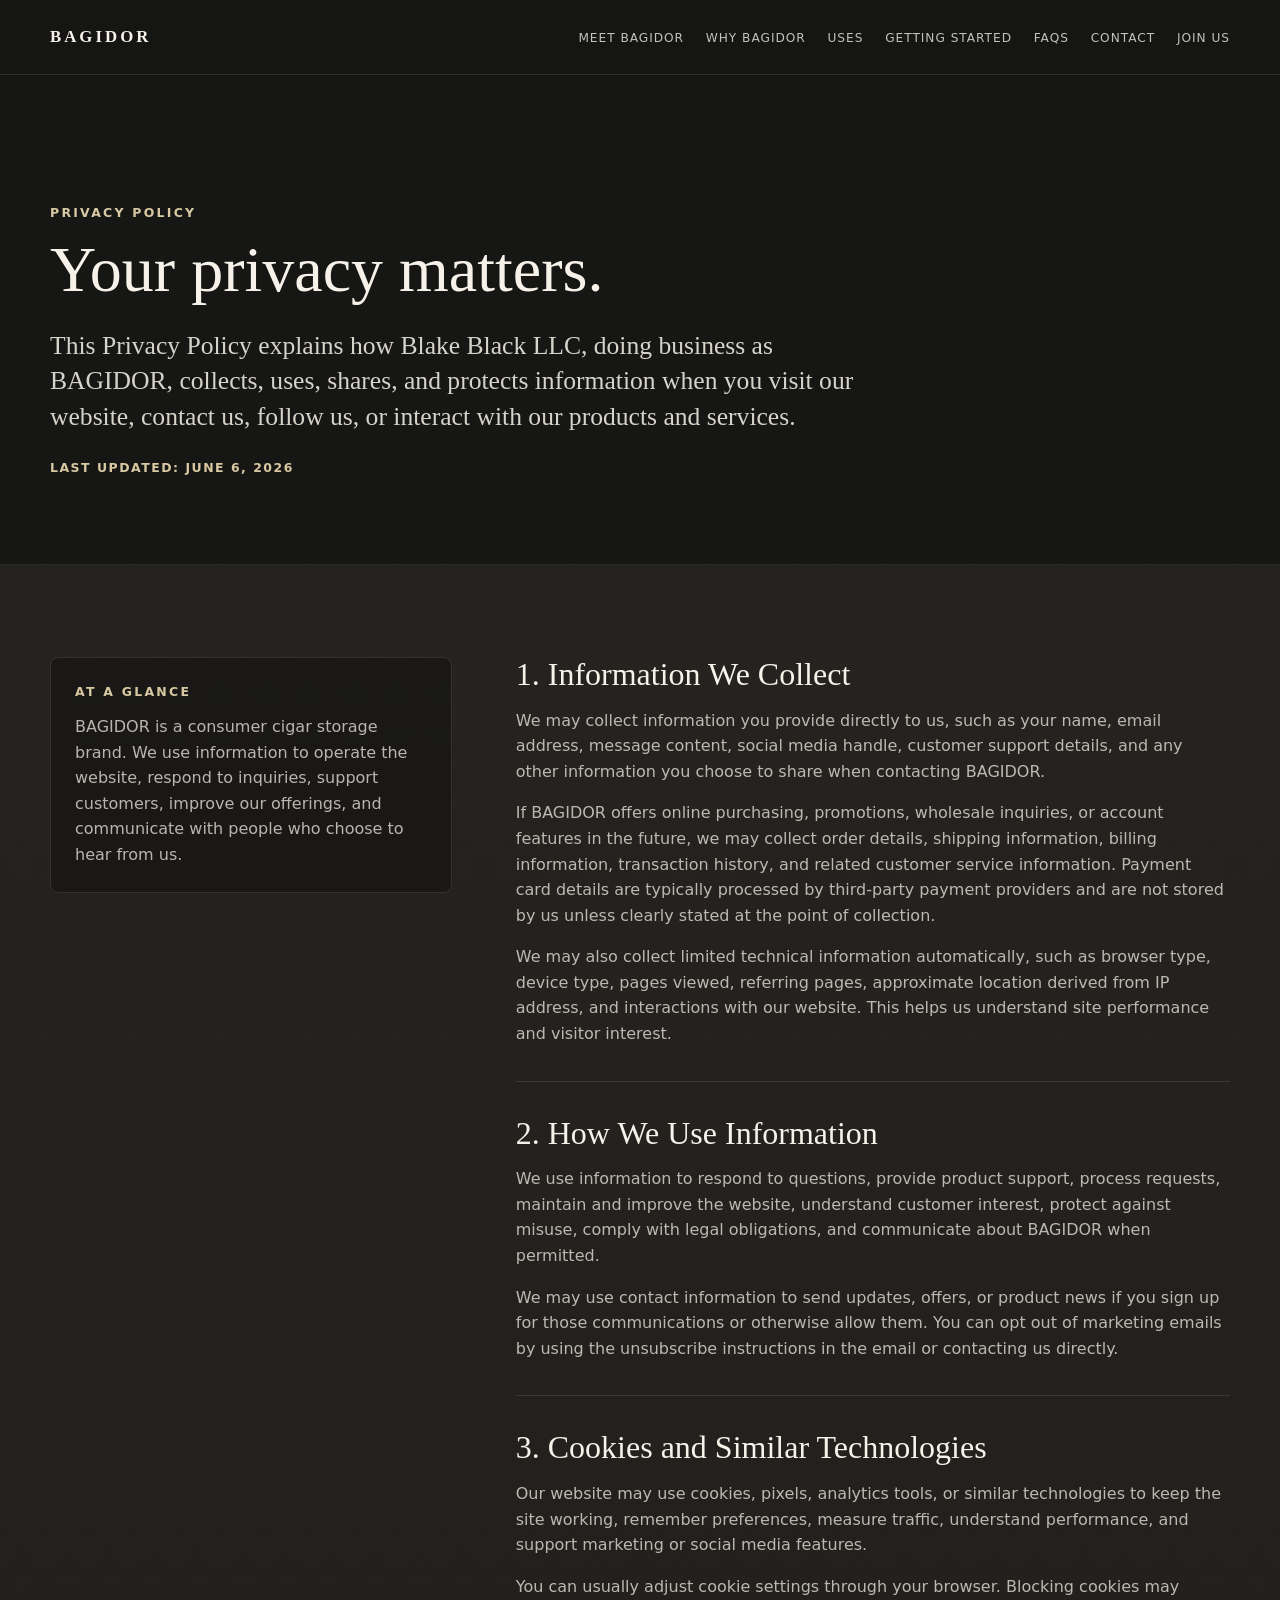
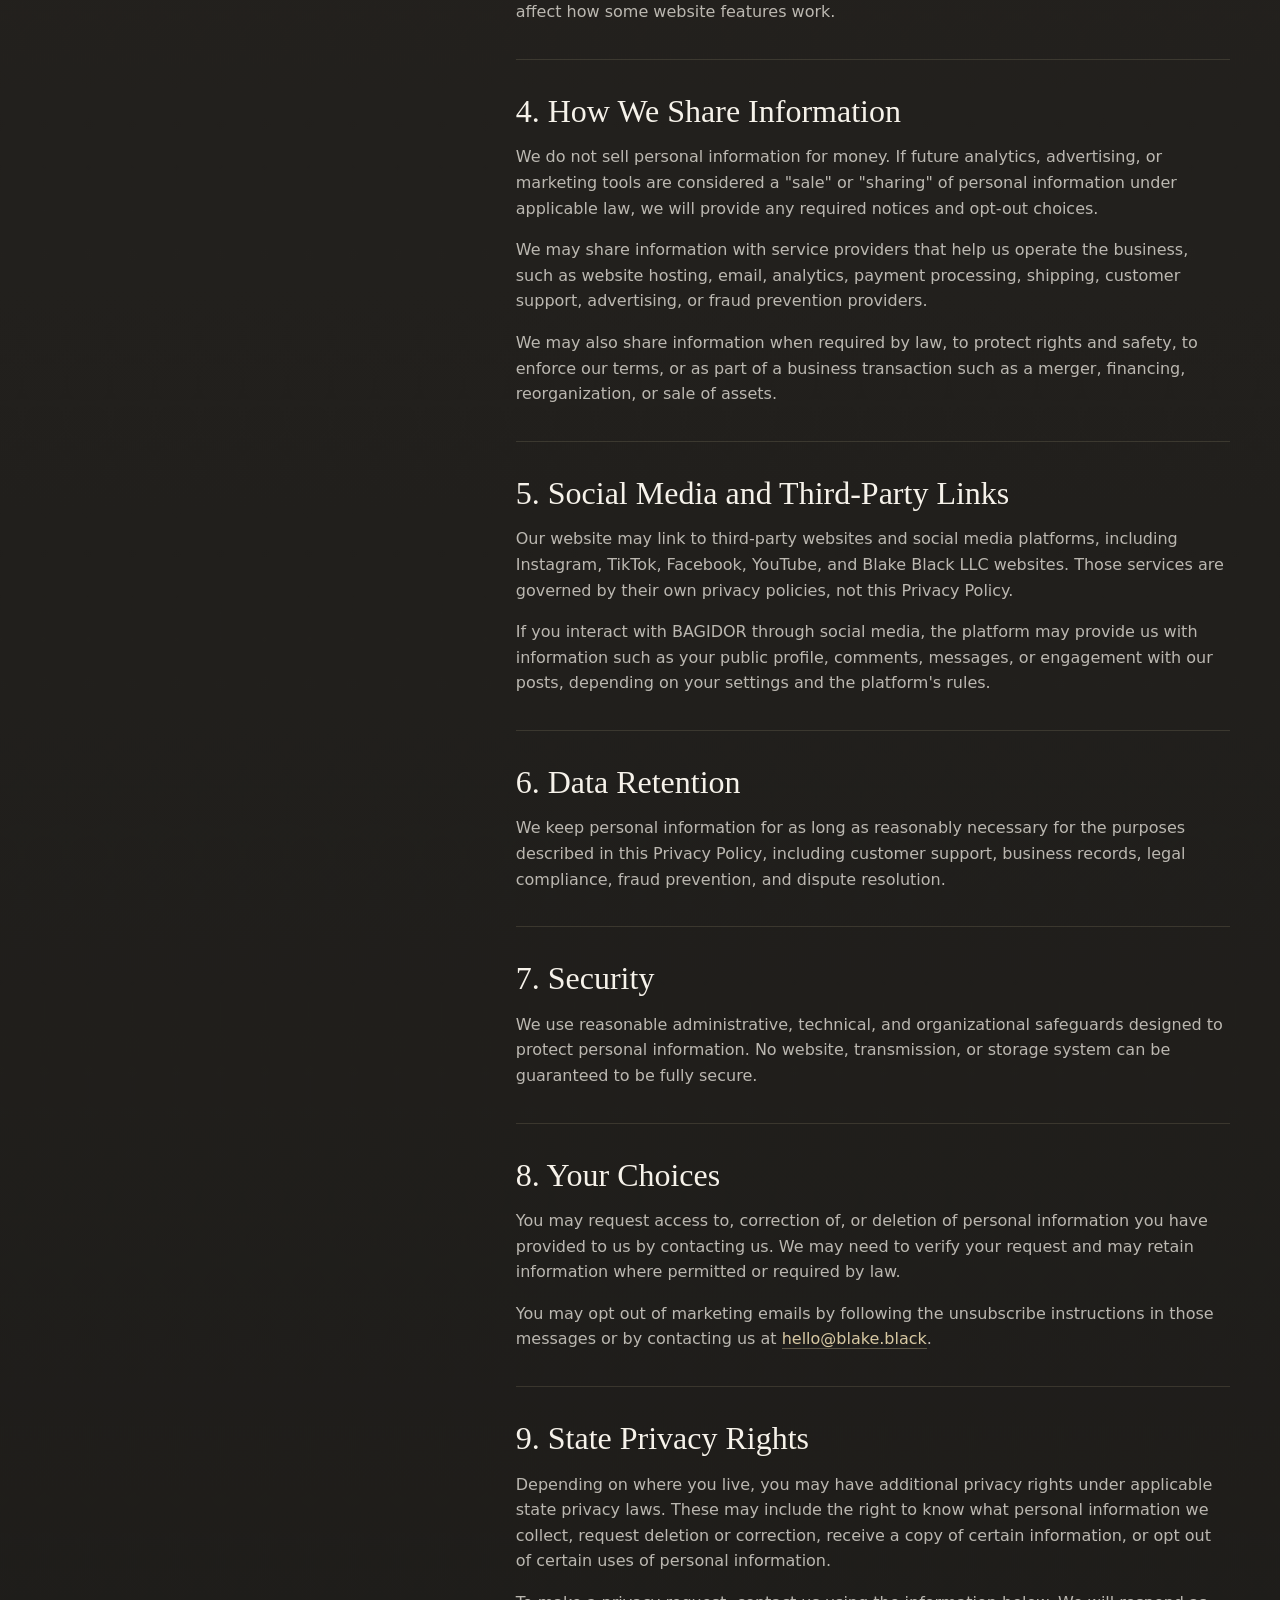
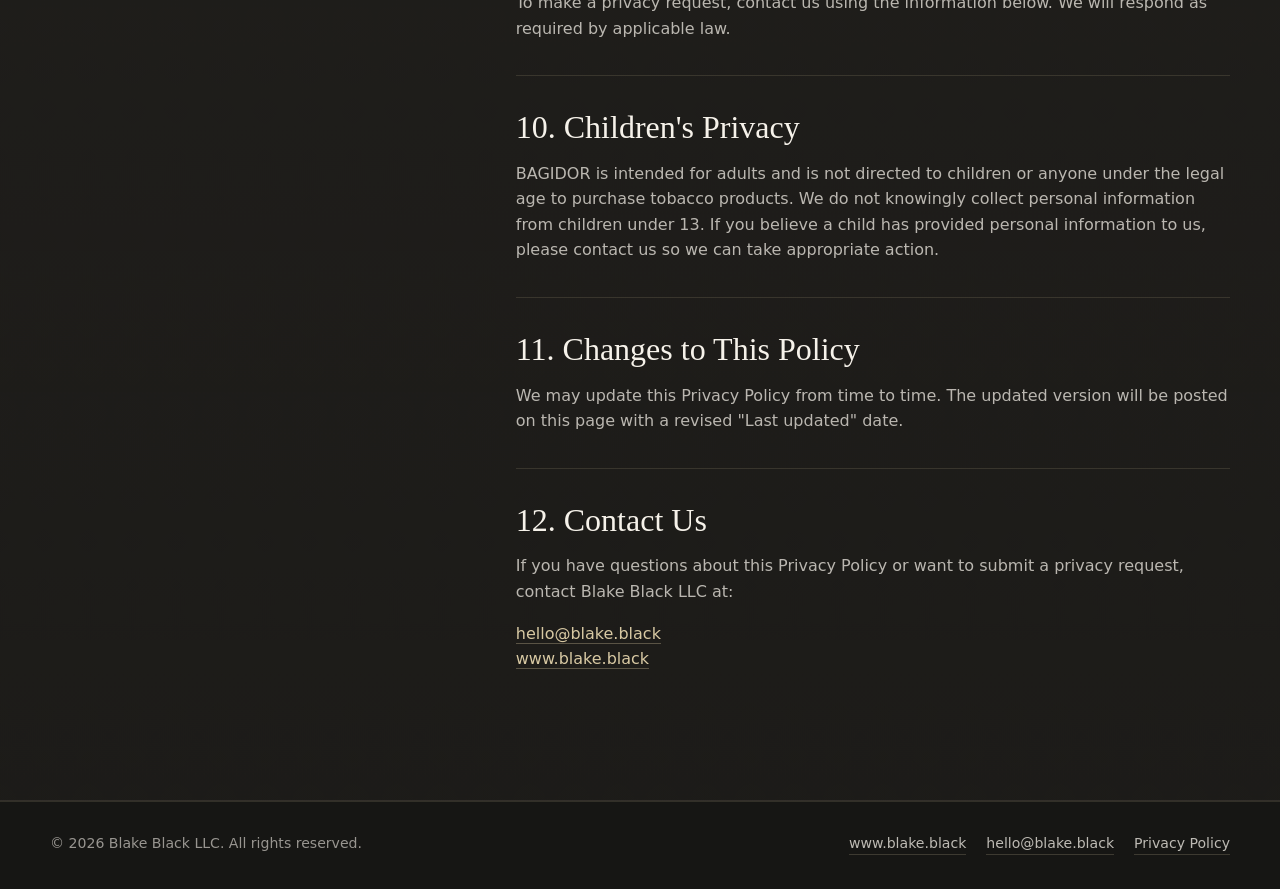
==== privacy.html @ 6b85967c "Add privacy policy page" ====
<!doctype html>
<html lang="en">
  <head>
    <meta charset="utf-8">
    <meta name="viewport" content="width=device-width, initial-scale=1">
    <title>Privacy Policy | BAGIDOR</title>
    <meta name="description" content="Privacy Policy for BAGIDOR, a premium portable cigar humidor bag brand operated by Blake Black LLC.">
    <meta property="og:title" content="Privacy Policy | BAGIDOR">
    <meta property="og:description" content="How BAGIDOR collects, uses, shares, and protects information from customers and website visitors.">
    <meta property="og:type" content="website">
    <link rel="stylesheet" href="styles.css">
  </head>
  <body>
    <a class="skip-link" href="#main">Skip to content</a>

    <header class="site-header" data-header>
      <nav class="nav-shell" aria-label="Primary navigation">
        <a class="brand-mark" href="index.html#meet" aria-label="BAGIDOR home">BAGIDOR</a>
        <button class="nav-toggle" type="button" aria-expanded="false" aria-controls="primary-nav" data-nav-toggle>
          <span class="nav-toggle-line"></span>
          <span class="nav-toggle-line"></span>
          <span class="nav-toggle-line"></span>
          <span class="sr-only">Toggle navigation</span>
        </button>
        <ul class="primary-nav" id="primary-nav" data-primary-nav>
          <li><a href="index.html#meet">Meet Bagidor</a></li>
          <li><a href="index.html#why">Why Bagidor</a></li>
          <li><a href="index.html#uses">Uses</a></li>
          <li><a href="index.html#getting-started">Getting Started</a></li>
          <li><a href="index.html#faqs">FAQs</a></li>
          <li><a href="index.html#contact">Contact</a></li>
          <li><a href="index.html#join-us">Join Us</a></li>
        </ul>
      </nav>
    </header>

    <main id="main">
      <section class="section legal-hero" aria-labelledby="privacy-heading">
        <div class="container">
          <p class="eyebrow">Privacy Policy</p>
          <h1 id="privacy-heading">Your privacy matters.</h1>
          <p class="legal-intro">
            This Privacy Policy explains how Blake Black LLC, doing business as BAGIDOR, collects, uses, shares, and protects information when you visit our website, contact us, follow us, or interact with our products and services.
          </p>
          <p class="legal-updated">Last updated: June 6, 2026</p>
        </div>
      </section>

      <section class="section muted-section legal-section" aria-label="Privacy Policy details">
        <div class="container legal-layout">
          <aside class="legal-summary" aria-label="Privacy Policy summary">
            <p class="eyebrow">At a Glance</p>
            <p>
              BAGIDOR is a consumer cigar storage brand. We use information to operate the website, respond to inquiries, support customers, improve our offerings, and communicate with people who choose to hear from us.
            </p>
          </aside>

          <div class="legal-content">
            <article>
              <h2>1. Information We Collect</h2>
              <p>We may collect information you provide directly to us, such as your name, email address, message content, social media handle, customer support details, and any other information you choose to share when contacting BAGIDOR.</p>
              <p>If BAGIDOR offers online purchasing, promotions, wholesale inquiries, or account features in the future, we may collect order details, shipping information, billing information, transaction history, and related customer service information. Payment card details are typically processed by third-party payment providers and are not stored by us unless clearly stated at the point of collection.</p>
              <p>We may also collect limited technical information automatically, such as browser type, device type, pages viewed, referring pages, approximate location derived from IP address, and interactions with our website. This helps us understand site performance and visitor interest.</p>
            </article>

            <article>
              <h2>2. How We Use Information</h2>
              <p>We use information to respond to questions, provide product support, process requests, maintain and improve the website, understand customer interest, protect against misuse, comply with legal obligations, and communicate about BAGIDOR when permitted.</p>
              <p>We may use contact information to send updates, offers, or product news if you sign up for those communications or otherwise allow them. You can opt out of marketing emails by using the unsubscribe instructions in the email or contacting us directly.</p>
            </article>

            <article>
              <h2>3. Cookies and Similar Technologies</h2>
              <p>Our website may use cookies, pixels, analytics tools, or similar technologies to keep the site working, remember preferences, measure traffic, understand performance, and support marketing or social media features.</p>
              <p>You can usually adjust cookie settings through your browser. Blocking cookies may affect how some website features work.</p>
            </article>

            <article>
              <h2>4. How We Share Information</h2>
              <p>We do not sell personal information for money. If future analytics, advertising, or marketing tools are considered a "sale" or "sharing" of personal information under applicable law, we will provide any required notices and opt-out choices.</p>
              <p>We may share information with service providers that help us operate the business, such as website hosting, email, analytics, payment processing, shipping, customer support, advertising, or fraud prevention providers.</p>
              <p>We may also share information when required by law, to protect rights and safety, to enforce our terms, or as part of a business transaction such as a merger, financing, reorganization, or sale of assets.</p>
            </article>

            <article>
              <h2>5. Social Media and Third-Party Links</h2>
              <p>Our website may link to third-party websites and social media platforms, including Instagram, TikTok, Facebook, YouTube, and Blake Black LLC websites. Those services are governed by their own privacy policies, not this Privacy Policy.</p>
              <p>If you interact with BAGIDOR through social media, the platform may provide us with information such as your public profile, comments, messages, or engagement with our posts, depending on your settings and the platform's rules.</p>
            </article>

            <article>
              <h2>6. Data Retention</h2>
              <p>We keep personal information for as long as reasonably necessary for the purposes described in this Privacy Policy, including customer support, business records, legal compliance, fraud prevention, and dispute resolution.</p>
            </article>

            <article>
              <h2>7. Security</h2>
              <p>We use reasonable administrative, technical, and organizational safeguards designed to protect personal information. No website, transmission, or storage system can be guaranteed to be fully secure.</p>
            </article>

            <article>
              <h2>8. Your Choices</h2>
              <p>You may request access to, correction of, or deletion of personal information you have provided to us by contacting us. We may need to verify your request and may retain information where permitted or required by law.</p>
              <p>You may opt out of marketing emails by following the unsubscribe instructions in those messages or by contacting us at <a href="mailto:hello@blake.black">hello@blake.black</a>.</p>
            </article>

            <article>
              <h2>9. State Privacy Rights</h2>
              <p>Depending on where you live, you may have additional privacy rights under applicable state privacy laws. These may include the right to know what personal information we collect, request deletion or correction, receive a copy of certain information, or opt out of certain uses of personal information.</p>
              <p>To make a privacy request, contact us using the information below. We will respond as required by applicable law.</p>
            </article>

            <article>
              <h2>10. Children's Privacy</h2>
              <p>BAGIDOR is intended for adults and is not directed to children or anyone under the legal age to purchase tobacco products. We do not knowingly collect personal information from children under 13. If you believe a child has provided personal information to us, please contact us so we can take appropriate action.</p>
            </article>

            <article>
              <h2>11. Changes to This Policy</h2>
              <p>We may update this Privacy Policy from time to time. The updated version will be posted on this page with a revised "Last updated" date.</p>
            </article>

            <article>
              <h2>12. Contact Us</h2>
              <p>If you have questions about this Privacy Policy or want to submit a privacy request, contact Blake Black LLC at:</p>
              <address>
                <a href="mailto:hello@blake.black">hello@blake.black</a><br>
                <a href="https://www.blake.black" target="_blank" rel="noopener">www.blake.black</a>
              </address>
            </article>
          </div>
        </div>
      </section>
    </main>

    <footer class="site-footer">
      <div class="container footer-shell">
        <p>&copy; 2026 Blake Black LLC. All rights reserved.</p>
        <div class="footer-links">
          <a href="https://www.blake.black" target="_blank" rel="noopener">www.blake.black</a>
          <a href="mailto:hello@blake.black">hello@blake.black</a>
          <a href="privacy.html" aria-current="page">Privacy Policy</a>
        </div>
      </div>
    </footer>

    <script src="script.js"></script>
  </body>
</html>
---- styles.css ----
:root {
  --warm-black: #161614;
  --smoky-taupe: #2d2925;
  --champagne-gold: #d8c9a3;
  --burnished-copper: #b68852;
  --bone-white: #f6f2ea;
  --tobacco-brown: #684833;
  --muted-text: rgba(246, 242, 234, 0.72);
  --hairline: rgba(216, 201, 163, 0.2);
  --shadow: 0 24px 70px rgba(0, 0, 0, 0.34);
  --container: 1180px;
  --radius: 8px;
}

* {
  box-sizing: border-box;
}

html {
  scroll-behavior: smooth;
}

body {
  margin: 0;
  background: var(--warm-black);
  color: var(--bone-white);
  font-family: Inter, ui-sans-serif, system-ui, -apple-system, BlinkMacSystemFont, "Segoe UI", sans-serif;
  line-height: 1.6;
  text-rendering: optimizeLegibility;
}

body.nav-open {
  overflow: hidden;
}

img {
  display: block;
  max-width: 100%;
  height: auto;
}

a {
  color: inherit;
  text-decoration: none;
}

button,
input {
  font: inherit;
}

.skip-link,
.sr-only {
  position: absolute;
  width: 1px;
  height: 1px;
  padding: 0;
  margin: -1px;
  overflow: hidden;
  clip: rect(0, 0, 0, 0);
  white-space: nowrap;
  border: 0;
}

.skip-link:focus {
  z-index: 20;
  top: 14px;
  left: 14px;
  width: auto;
  height: auto;
  padding: 10px 14px;
  margin: 0;
  clip: auto;
  color: var(--warm-black);
  background: var(--champagne-gold);
  border-radius: var(--radius);
}

.site-header {
  position: sticky;
  z-index: 10;
  top: 0;
  background: rgba(22, 22, 20, 0.9);
  border-bottom: 1px solid rgba(216, 201, 163, 0.14);
  backdrop-filter: blur(18px);
}

.nav-shell {
  width: min(100% - 32px, var(--container));
  min-height: 74px;
  margin: 0 auto;
  display: flex;
  align-items: center;
  justify-content: space-between;
  gap: 24px;
}

.brand-mark {
  color: var(--bone-white);
  font-family: Georgia, "Times New Roman", serif;
  font-size: 1.05rem;
  font-weight: 700;
  letter-spacing: 0.18em;
  text-transform: uppercase;
}

.primary-nav {
  display: flex;
  align-items: center;
  gap: clamp(12px, 1.7vw, 24px);
  margin: 0;
  padding: 0;
  list-style: none;
}

.primary-nav a {
  color: rgba(246, 242, 234, 0.78);
  font-size: 0.76rem;
  letter-spacing: 0.08em;
  text-transform: uppercase;
  transition: color 180ms ease;
}

.primary-nav a:hover,
.primary-nav a:focus-visible {
  color: var(--champagne-gold);
}

.nav-toggle {
  display: none;
  width: 44px;
  height: 44px;
  place-items: center;
  padding: 0;
  color: var(--bone-white);
  background: transparent;
  border: 1px solid var(--hairline);
  border-radius: var(--radius);
  cursor: pointer;
}

.nav-toggle-line {
  width: 18px;
  height: 1px;
  background: currentColor;
  display: block;
}

.container {
  width: min(100% - 32px, var(--container));
  margin: 0 auto;
}

.section {
  padding: clamp(76px, 10vw, 138px) 0;
}

.compact-section {
  padding-top: clamp(56px, 8vw, 96px);
}

.muted-section {
  background:
    linear-gradient(180deg, rgba(45, 41, 37, 0.66), rgba(45, 41, 37, 0.28)),
    var(--warm-black);
  border-top: 1px solid rgba(216, 201, 163, 0.08);
  border-bottom: 1px solid rgba(216, 201, 163, 0.08);
}

.hero {
  min-height: calc(100vh - 74px);
  display: grid;
  align-items: center;
  padding-top: clamp(48px, 7vw, 92px);
}

.hero-shell {
  display: grid;
  grid-template-columns: 1fr;
  justify-items: center;
  gap: clamp(30px, 5vw, 56px);
}

.hero-intro {
  display: grid;
  justify-items: center;
  text-align: center;
}

.hero-copy {
  max-width: 860px;
  margin: 0;
  color: rgba(246, 242, 234, 0.86);
  font-family: Georgia, "Times New Roman", serif;
  font-size: clamp(1.35rem, 2.5vw, 2.1rem);
  line-height: 1.32;
}

.hero-media {
  margin: 0;
  width: min(100%, 1040px);
  border: 1px solid rgba(216, 201, 163, 0.18);
  border-radius: var(--radius);
  overflow: hidden;
  background: var(--smoky-taupe);
  box-shadow: var(--shadow);
}

.hero-media img {
  width: 100%;
  aspect-ratio: 1536 / 904;
  object-fit: cover;
}

.eyebrow {
  margin: 0 0 12px;
  color: var(--champagne-gold);
  font-size: 0.78rem;
  font-weight: 700;
  letter-spacing: 0.18em;
  text-transform: uppercase;
}

h1,
h2,
h3 {
  margin: 0;
  color: var(--bone-white);
  line-height: 1.08;
}

h1,
h2 {
  font-family: Georgia, "Times New Roman", serif;
  font-size: clamp(2.2rem, 5vw, 4.9rem);
  font-weight: 500;
}

h3 {
  font-size: 1.03rem;
  letter-spacing: 0.02em;
}

.section-heading {
  max-width: 760px;
  margin-bottom: clamp(32px, 5vw, 56px);
}

.section-heading.narrow {
  max-width: 690px;
}

.section-heading.centered {
  margin-right: auto;
  margin-left: auto;
  text-align: center;
}

.section-copy {
  max-width: 530px;
  margin: 22px 0 30px;
  color: var(--muted-text);
  font-size: 1.04rem;
}

.button {
  min-height: 48px;
  display: inline-flex;
  align-items: center;
  justify-content: center;
  padding: 13px 20px;
  border: 1px solid transparent;
  border-radius: var(--radius);
  font-size: 0.78rem;
  font-weight: 800;
  letter-spacing: 0.12em;
  line-height: 1.1;
  text-transform: uppercase;
  transition: background 180ms ease, border-color 180ms ease, color 180ms ease, transform 180ms ease;
}

.button:hover,
.button:focus-visible {
  transform: translateY(-1px);
}

.button-primary {
  color: #17130f;
  background: var(--burnished-copper);
  border-color: var(--burnished-copper);
}

.button-primary:hover,
.button-primary:focus-visible {
  background: var(--champagne-gold);
  border-color: var(--champagne-gold);
}

.button-secondary {
  color: var(--bone-white);
  background: transparent;
  border-color: rgba(216, 201, 163, 0.32);
}

.button-secondary:hover,
.button-secondary:focus-visible {
  color: var(--champagne-gold);
  border-color: var(--champagne-gold);
}

.benefits-frame {
  margin: 0;
  padding: clamp(8px, 1.6vw, 16px);
  background: rgba(45, 41, 37, 0.88);
  border: 1px solid rgba(216, 201, 163, 0.22);
  border-radius: var(--radius);
  box-shadow: var(--shadow);
}

.benefits-frame img {
  width: 100%;
  border-radius: calc(var(--radius) - 2px);
}

.uses-grid {
  display: grid;
  grid-template-columns: repeat(3, minmax(0, 1fr));
  gap: 16px;
}

.use-card {
  min-height: 235px;
  padding: 26px;
  background: rgba(22, 22, 20, 0.74);
  border: 1px solid rgba(216, 201, 163, 0.14);
  border-radius: var(--radius);
  position: relative;
}

.use-card::before {
  content: "";
  width: 46px;
  height: 2px;
  display: block;
  margin-bottom: 22px;
  background: var(--burnished-copper);
}

.use-card p {
  margin: 14px 0 0;
  color: var(--muted-text);
  font-size: 0.96rem;
}

.split-layout {
  display: grid;
  grid-template-columns: minmax(260px, 0.85fr) minmax(420px, 1.15fr);
  align-items: center;
  gap: clamp(34px, 6vw, 82px);
}

.video-frame {
  position: relative;
  aspect-ratio: 16 / 9;
  overflow: hidden;
  background: #0d0d0c;
  border: 1px solid rgba(216, 201, 163, 0.2);
  border-radius: var(--radius);
  box-shadow: var(--shadow);
}

.video-frame iframe {
  position: absolute;
  inset: 0;
  width: 100%;
  height: 100%;
  border: 0;
}

.faq-list {
  display: grid;
  gap: 12px;
  max-width: 920px;
}

.faq-item {
  background: rgba(22, 22, 20, 0.72);
  border: 1px solid rgba(216, 201, 163, 0.14);
  border-radius: var(--radius);
}

.faq-item summary {
  min-height: 64px;
  display: flex;
  align-items: center;
  justify-content: space-between;
  gap: 22px;
  padding: 19px 22px;
  color: var(--bone-white);
  font-weight: 700;
  cursor: pointer;
}

.faq-item summary::-webkit-details-marker {
  display: none;
}

.faq-item summary::after {
  content: "+";
  flex: 0 0 auto;
  color: var(--champagne-gold);
  font-size: 1.35rem;
  font-weight: 400;
}

.faq-item[open] summary::after {
  content: "-";
}

.faq-item p {
  margin: 0;
  padding: 0 22px 22px;
  color: var(--muted-text);
}

.contact-grid {
  display: grid;
  grid-template-columns: minmax(260px, 1fr) auto;
  align-items: end;
  gap: 32px;
}

.contact-links {
  display: grid;
  gap: 12px;
  min-width: min(100%, 320px);
}

.contact-links a,
.footer-links a {
  color: rgba(246, 242, 234, 0.75);
  border-bottom: 1px solid rgba(216, 201, 163, 0.2);
}

.contact-links a:hover,
.contact-links a:focus-visible,
.footer-links a:hover,
.footer-links a:focus-visible {
  color: var(--champagne-gold);
  border-bottom-color: var(--champagne-gold);
}

.social-grid {
  display: grid;
  grid-template-columns: repeat(4, minmax(0, 1fr));
  gap: 16px;
  max-width: 820px;
  margin: 0 auto;
}

.social-grid a {
  min-height: 138px;
  display: grid;
  place-items: center;
  gap: 12px;
  padding: 22px;
  background: rgba(22, 22, 20, 0.74);
  border: 1px solid rgba(216, 201, 163, 0.14);
  border-radius: var(--radius);
  transition: border-color 180ms ease, transform 180ms ease;
}

.social-grid a:hover,
.social-grid a:focus-visible {
  border-color: var(--champagne-gold);
  transform: translateY(-2px);
}

.social-grid img {
  width: 42px;
  height: 42px;
  object-fit: contain;
}

.social-grid span {
  color: rgba(246, 242, 234, 0.82);
  font-size: 0.78rem;
  font-weight: 800;
  letter-spacing: 0.1em;
  text-transform: uppercase;
}

.legal-hero {
  padding-bottom: clamp(52px, 7vw, 86px);
}

.legal-hero h1 {
  max-width: 820px;
}

.legal-intro {
  max-width: 820px;
  margin: 24px 0 0;
  color: rgba(246, 242, 234, 0.86);
  font-family: Georgia, "Times New Roman", serif;
  font-size: clamp(1.22rem, 2vw, 1.72rem);
  line-height: 1.38;
}

.legal-updated {
  margin: 24px 0 0;
  color: var(--champagne-gold);
  font-size: 0.78rem;
  font-weight: 800;
  letter-spacing: 0.12em;
  text-transform: uppercase;
}

.legal-section {
  padding-top: clamp(56px, 8vw, 92px);
}

.legal-layout {
  display: grid;
  grid-template-columns: minmax(220px, 0.36fr) minmax(0, 0.64fr);
  gap: clamp(32px, 5vw, 76px);
  align-items: start;
}

.legal-summary {
  position: sticky;
  top: 110px;
  padding: 24px;
  background: rgba(22, 22, 20, 0.74);
  border: 1px solid rgba(216, 201, 163, 0.14);
  border-radius: var(--radius);
}

.legal-summary p:last-child {
  margin: 0;
  color: var(--muted-text);
}

.legal-content {
  display: grid;
  gap: 34px;
}

.legal-content article {
  padding-bottom: 34px;
  border-bottom: 1px solid rgba(216, 201, 163, 0.14);
}

.legal-content article:last-child {
  padding-bottom: 0;
  border-bottom: 0;
}

.legal-content h2 {
  font-size: clamp(1.55rem, 2.5vw, 2.45rem);
}

.legal-content p,
.legal-content address {
  margin: 16px 0 0;
  color: var(--muted-text);
  font-style: normal;
}

.legal-content a {
  color: var(--champagne-gold);
  border-bottom: 1px solid rgba(216, 201, 163, 0.32);
}

.legal-content a:hover,
.legal-content a:focus-visible {
  color: var(--bone-white);
  border-bottom-color: var(--bone-white);
}

.site-footer {
  padding: 30px 0 34px;
  border-top: 1px solid rgba(216, 201, 163, 0.14);
}

.footer-shell {
  display: flex;
  align-items: center;
  justify-content: space-between;
  gap: 24px;
  color: rgba(246, 242, 234, 0.58);
  font-size: 0.88rem;
}

.footer-shell p {
  margin: 0;
}

.footer-links {
  display: flex;
  flex-wrap: wrap;
  justify-content: flex-end;
  gap: 14px 20px;
}

@media (max-width: 980px) {
  .nav-toggle {
    display: grid;
  }

  .primary-nav {
    position: fixed;
    inset: 74px 0 auto;
    display: none;
    min-height: calc(100vh - 74px);
    padding: 28px 24px;
    background: rgba(22, 22, 20, 0.98);
    border-top: 1px solid rgba(216, 201, 163, 0.14);
  }

  .primary-nav.is-open {
    display: grid;
    align-content: start;
    gap: 22px;
  }

  .primary-nav a {
    display: block;
    font-size: 0.92rem;
  }

  .hero {
    min-height: auto;
  }

  .split-layout {
    grid-template-columns: 1fr;
  }

  .uses-grid {
    grid-template-columns: repeat(2, minmax(0, 1fr));
  }

  .contact-grid {
    grid-template-columns: 1fr;
  }

  .social-grid {
    grid-template-columns: repeat(2, minmax(0, 1fr));
  }

  .legal-layout {
    grid-template-columns: 1fr;
  }

  .legal-summary {
    position: static;
  }
}

@media (max-width: 640px) {
  .container,
  .nav-shell {
    width: min(100% - 24px, var(--container));
  }

  .section {
    padding: 64px 0;
  }

  .footer-shell,
  .footer-links {
    display: grid;
    grid-template-columns: 1fr;
    justify-items: stretch;
  }

  .button {
    width: 100%;
  }

  .uses-grid,
  .social-grid {
    grid-template-columns: 1fr;
  }

  .use-card {
    min-height: 0;
    padding: 22px;
  }

  .faq-item summary {
    align-items: flex-start;
    min-height: 0;
  }

  .footer-links {
    justify-content: start;
  }
}

@media (prefers-reduced-motion: reduce) {
  html {
    scroll-behavior: auto;
  }

  *,
  *::before,
  *::after {
    transition-duration: 0.01ms !important;
    animation-duration: 0.01ms !important;
    animation-iteration-count: 1 !important;
  }
}
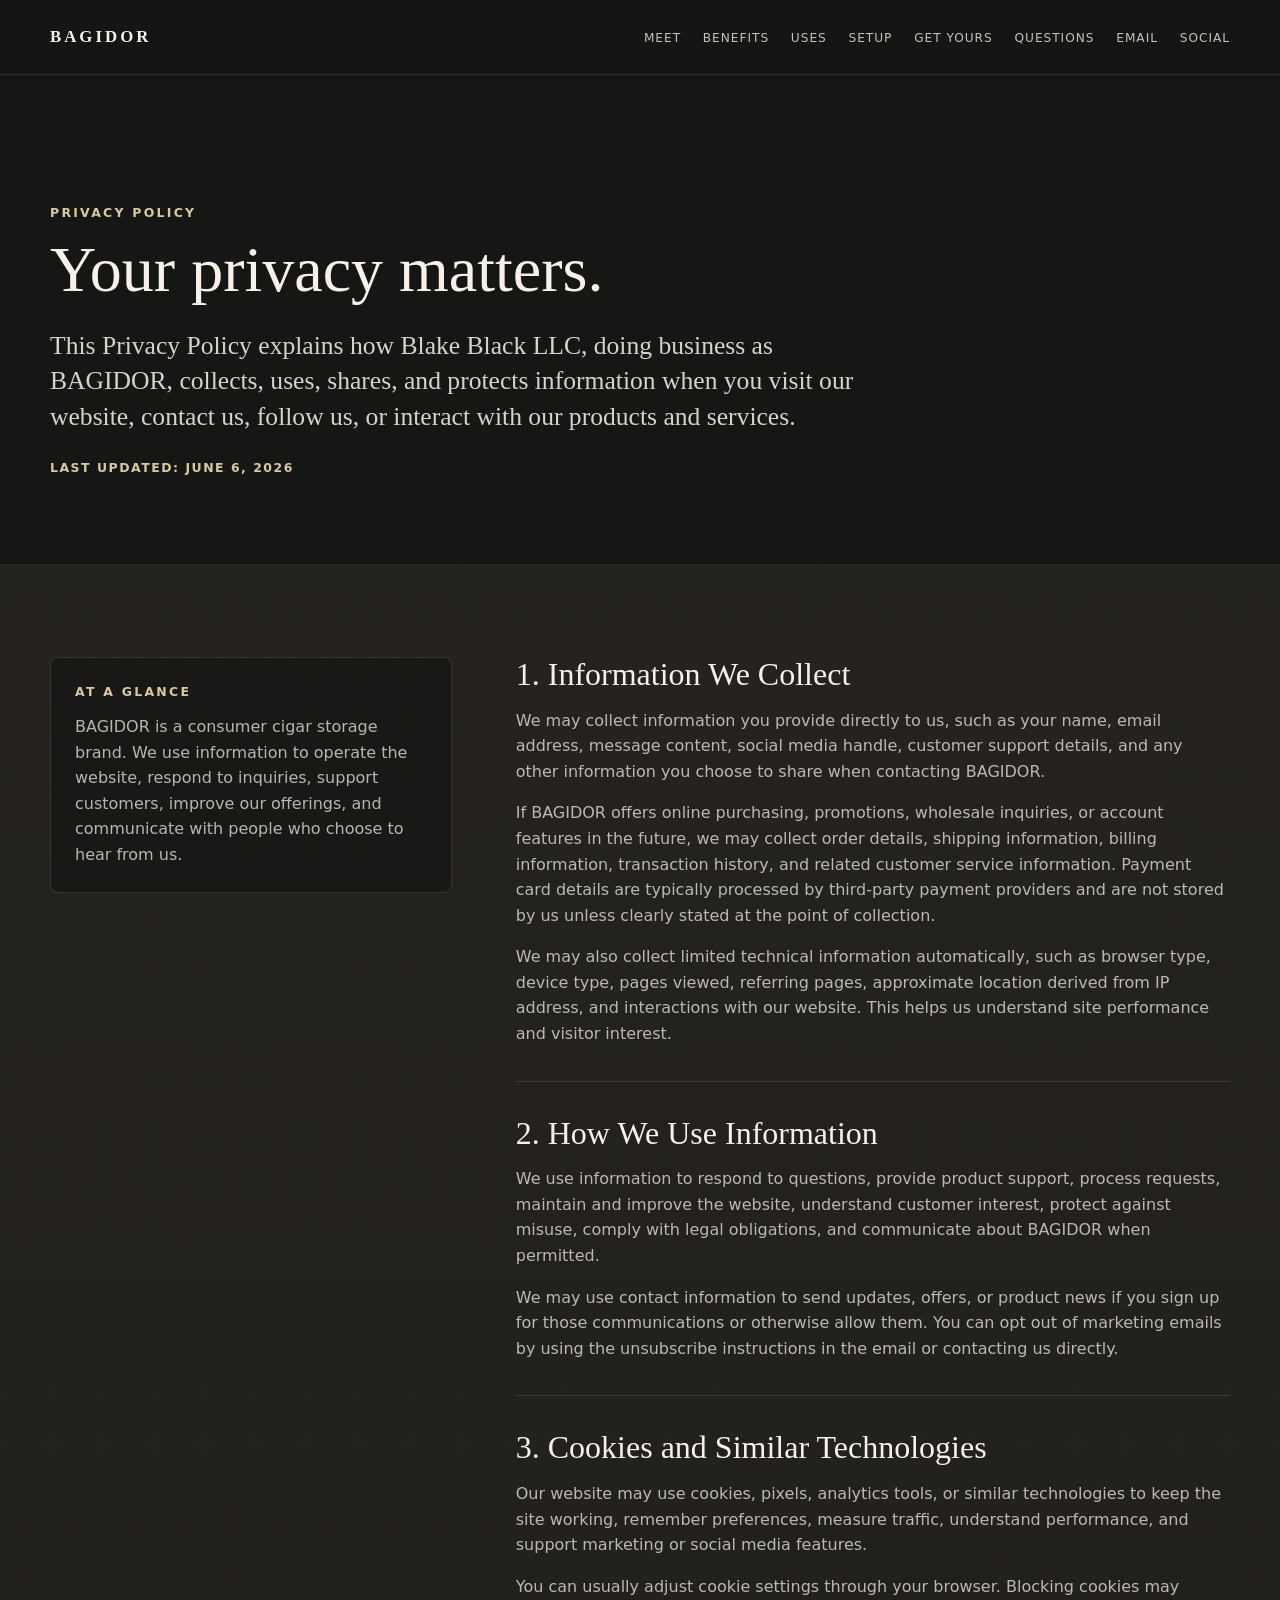
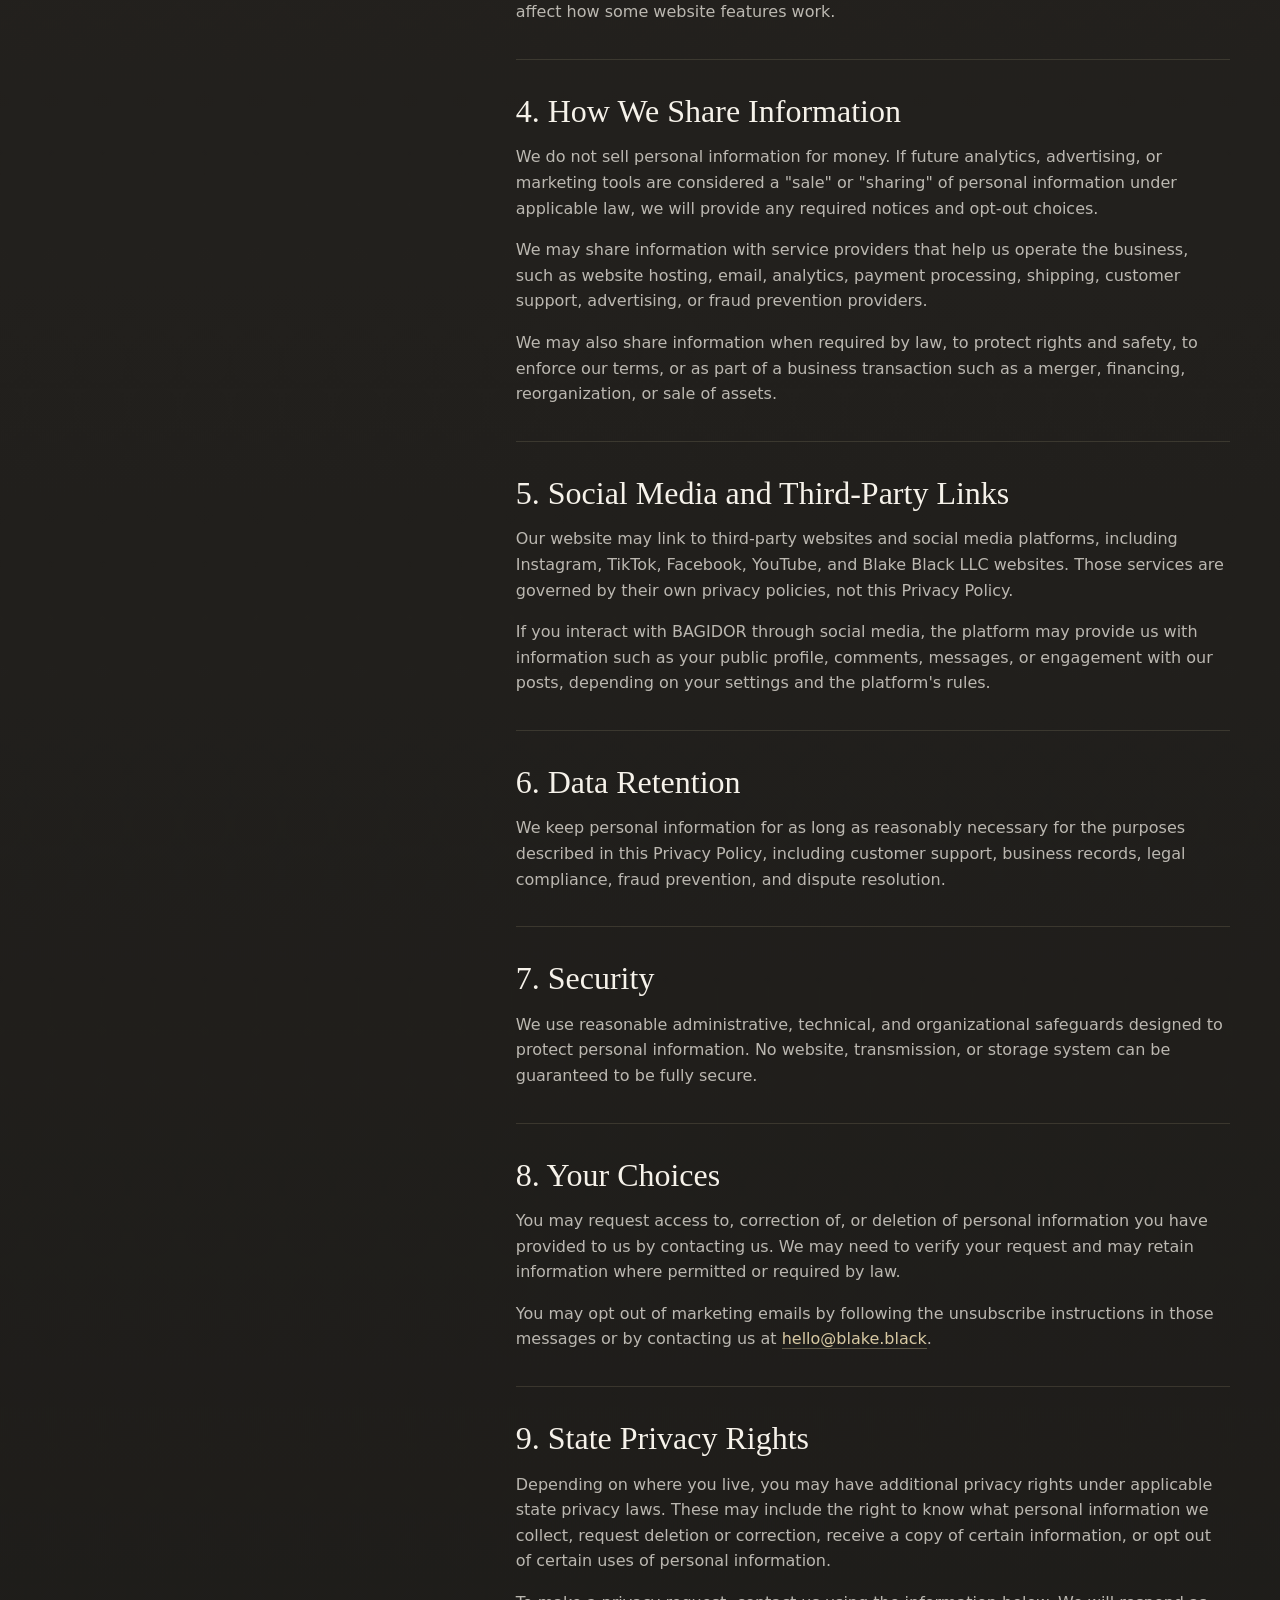
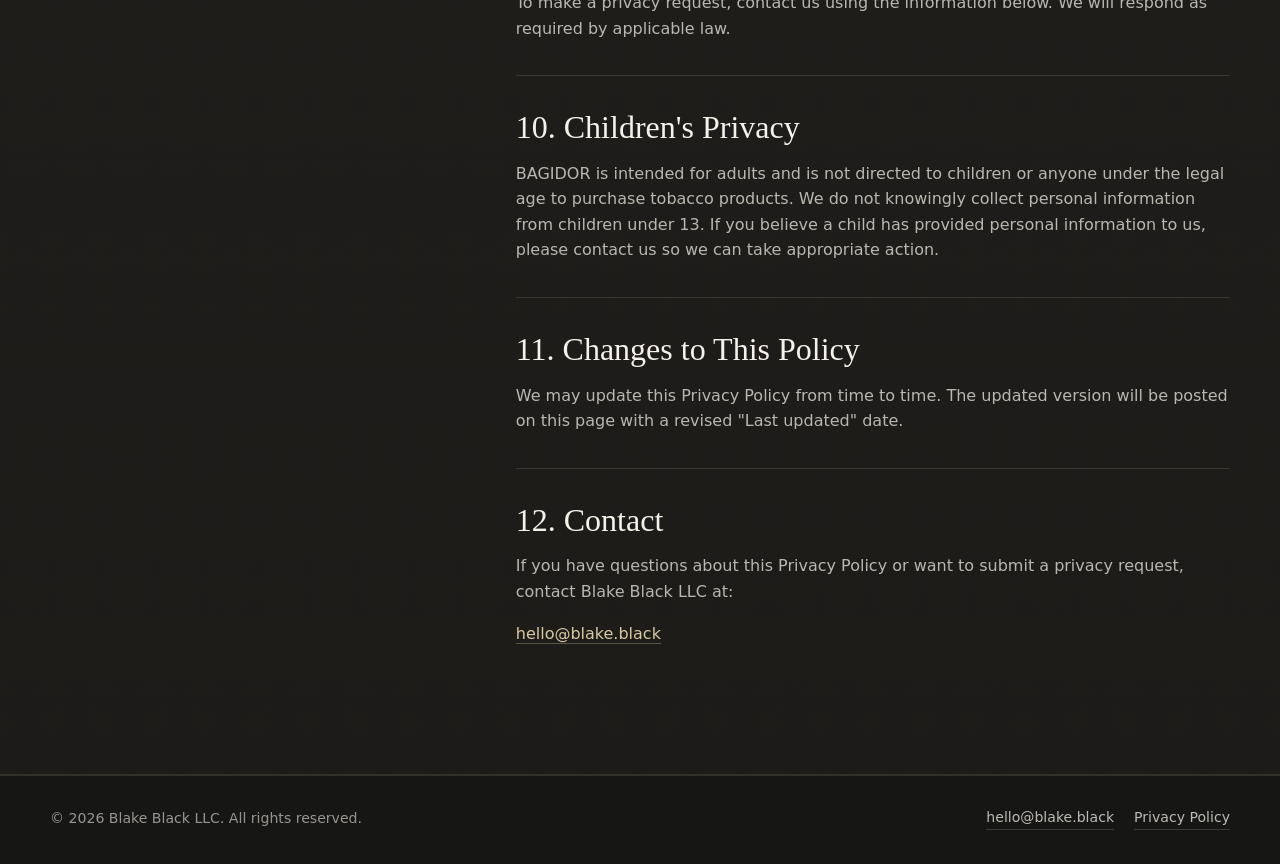
==== commit d1aeccd8: "Update homepage content and retail links" ====
--- a/privacy.html
+++ b/privacy.html
@@ -5,9 +5,19 @@
     <meta name="viewport" content="width=device-width, initial-scale=1">
     <title>Privacy Policy | BAGIDOR</title>
     <meta name="description" content="Privacy Policy for BAGIDOR, a premium portable cigar humidor bag brand operated by Blake Black LLC.">
+    <link rel="canonical" href="https://www.blake.black/privacy.html">
     <meta property="og:title" content="Privacy Policy | BAGIDOR">
     <meta property="og:description" content="How BAGIDOR collects, uses, shares, and protects information from customers and website visitors.">
     <meta property="og:type" content="website">
+    <meta property="og:url" content="https://www.blake.black/privacy.html">
+    <meta property="og:site_name" content="BAGIDOR">
+    <meta name="twitter:card" content="summary">
+    <meta name="twitter:title" content="Privacy Policy | BAGIDOR">
+    <meta name="twitter:description" content="How BAGIDOR collects, uses, shares, and protects information from customers and website visitors.">
+    <link rel="icon" href="favicon.ico" sizes="any">
+    <link rel="icon" type="image/png" sizes="32x32" href="favicon-32x32.png">
+    <link rel="icon" type="image/png" sizes="16x16" href="favicon-16x16.png">
+    <link rel="apple-touch-icon" href="apple-touch-icon.png">
     <link rel="stylesheet" href="styles.css">
   </head>
   <body>
@@ -23,13 +33,14 @@
           <span class="sr-only">Toggle navigation</span>
         </button>
         <ul class="primary-nav" id="primary-nav" data-primary-nav>
-          <li><a href="index.html#meet">Meet Bagidor</a></li>
-          <li><a href="index.html#why">Why Bagidor</a></li>
+          <li><a href="index.html#meet">Meet</a></li>
+          <li><a href="index.html#why">Benefits</a></li>
           <li><a href="index.html#uses">Uses</a></li>
-          <li><a href="index.html#getting-started">Getting Started</a></li>
-          <li><a href="index.html#faqs">FAQs</a></li>
-          <li><a href="index.html#contact">Contact</a></li>
-          <li><a href="index.html#join-us">Join Us</a></li>
+          <li><a href="index.html#getting-started">Setup</a></li>
+          <li><a href="index.html#get-your-bagidor">Get Yours</a></li>
+          <li><a href="index.html#faqs">Questions</a></li>
+          <li><a href="index.html#contact">Email</a></li>
+          <li><a href="index.html#join-us">Social</a></li>
         </ul>
       </nav>
     </header>
@@ -121,11 +132,10 @@
             </article>
 
             <article>
-              <h2>12. Contact Us</h2>
+              <h2>12. Contact</h2>
               <p>If you have questions about this Privacy Policy or want to submit a privacy request, contact Blake Black LLC at:</p>
               <address>
-                <a href="mailto:hello@blake.black">hello@blake.black</a><br>
-                <a href="https://www.blake.black" target="_blank" rel="noopener">www.blake.black</a>
+                <a href="mailto:hello@blake.black">hello@blake.black</a>
               </address>
             </article>
           </div>
@@ -137,7 +147,6 @@
       <div class="container footer-shell">
         <p>&copy; 2026 Blake Black LLC. All rights reserved.</p>
         <div class="footer-links">
-          <a href="https://www.blake.black" target="_blank" rel="noopener">www.blake.black</a>
           <a href="mailto:hello@blake.black">hello@blake.black</a>
           <a href="privacy.html" aria-current="page">Privacy Policy</a>
         </div>
--- a/styles.css
+++ b/styles.css
@@ -187,6 +187,20 @@
   text-align: center;
 }
 
+.hero-title {
+  font-size: clamp(3.1rem, 8vw, 7.2rem);
+}
+
+.hero-kicker {
+  margin: 12px 0 18px;
+  color: var(--champagne-gold);
+  font-size: clamp(0.88rem, 1.7vw, 1.12rem);
+  font-weight: 800;
+  letter-spacing: 0.14em;
+  line-height: 1.3;
+  text-transform: uppercase;
+}
+
 .hero-copy {
   max-width: 860px;
   margin: 0;
@@ -375,6 +389,53 @@
   width: 100%;
   height: 100%;
   border: 0;
+}
+
+.availability-layout {
+  display: grid;
+  grid-template-columns: minmax(260px, 0.8fr) minmax(320px, 1.2fr);
+  align-items: start;
+  gap: clamp(28px, 6vw, 76px);
+}
+
+.availability-copy {
+  display: grid;
+  gap: 18px;
+}
+
+.availability-copy p {
+  margin: 0;
+  color: rgba(246, 242, 234, 0.86);
+  font-family: Georgia, "Times New Roman", serif;
+  font-size: clamp(1.2rem, 2vw, 1.7rem);
+  line-height: 1.38;
+}
+
+.availability-copy a {
+  color: var(--champagne-gold);
+  border-bottom: 1px solid rgba(216, 201, 163, 0.36);
+}
+
+.availability-logo-link {
+  width: min(100%, 340px);
+  display: inline-block;
+  border-bottom: 0;
+}
+
+.availability-logo-link img {
+  width: 100%;
+  height: auto;
+}
+
+.availability-copy .availability-logo-link:hover,
+.availability-copy .availability-logo-link:focus-visible {
+  border-bottom: 0;
+}
+
+.availability-copy a:hover,
+.availability-copy a:focus-visible {
+  color: var(--burnished-copper);
+  border-bottom-color: var(--burnished-copper);
 }
 
 .faq-list {
@@ -578,6 +639,17 @@
   border-bottom-color: var(--bone-white);
 }
 
+.footer-brand {
+  display: grid;
+  place-items: center;
+  padding: clamp(36px, 7vw, 76px) 0;
+}
+
+.footer-brand img {
+  width: clamp(96px, 16vw, 170px);
+  height: auto;
+}
+
 .site-footer {
   padding: 30px 0 34px;
   border-top: 1px solid rgba(216, 201, 163, 0.14);
@@ -637,6 +709,10 @@
     grid-template-columns: 1fr;
   }
 
+  .availability-layout {
+    grid-template-columns: 1fr;
+  }
+
   .uses-grid {
     grid-template-columns: repeat(2, minmax(0, 1fr));
   }
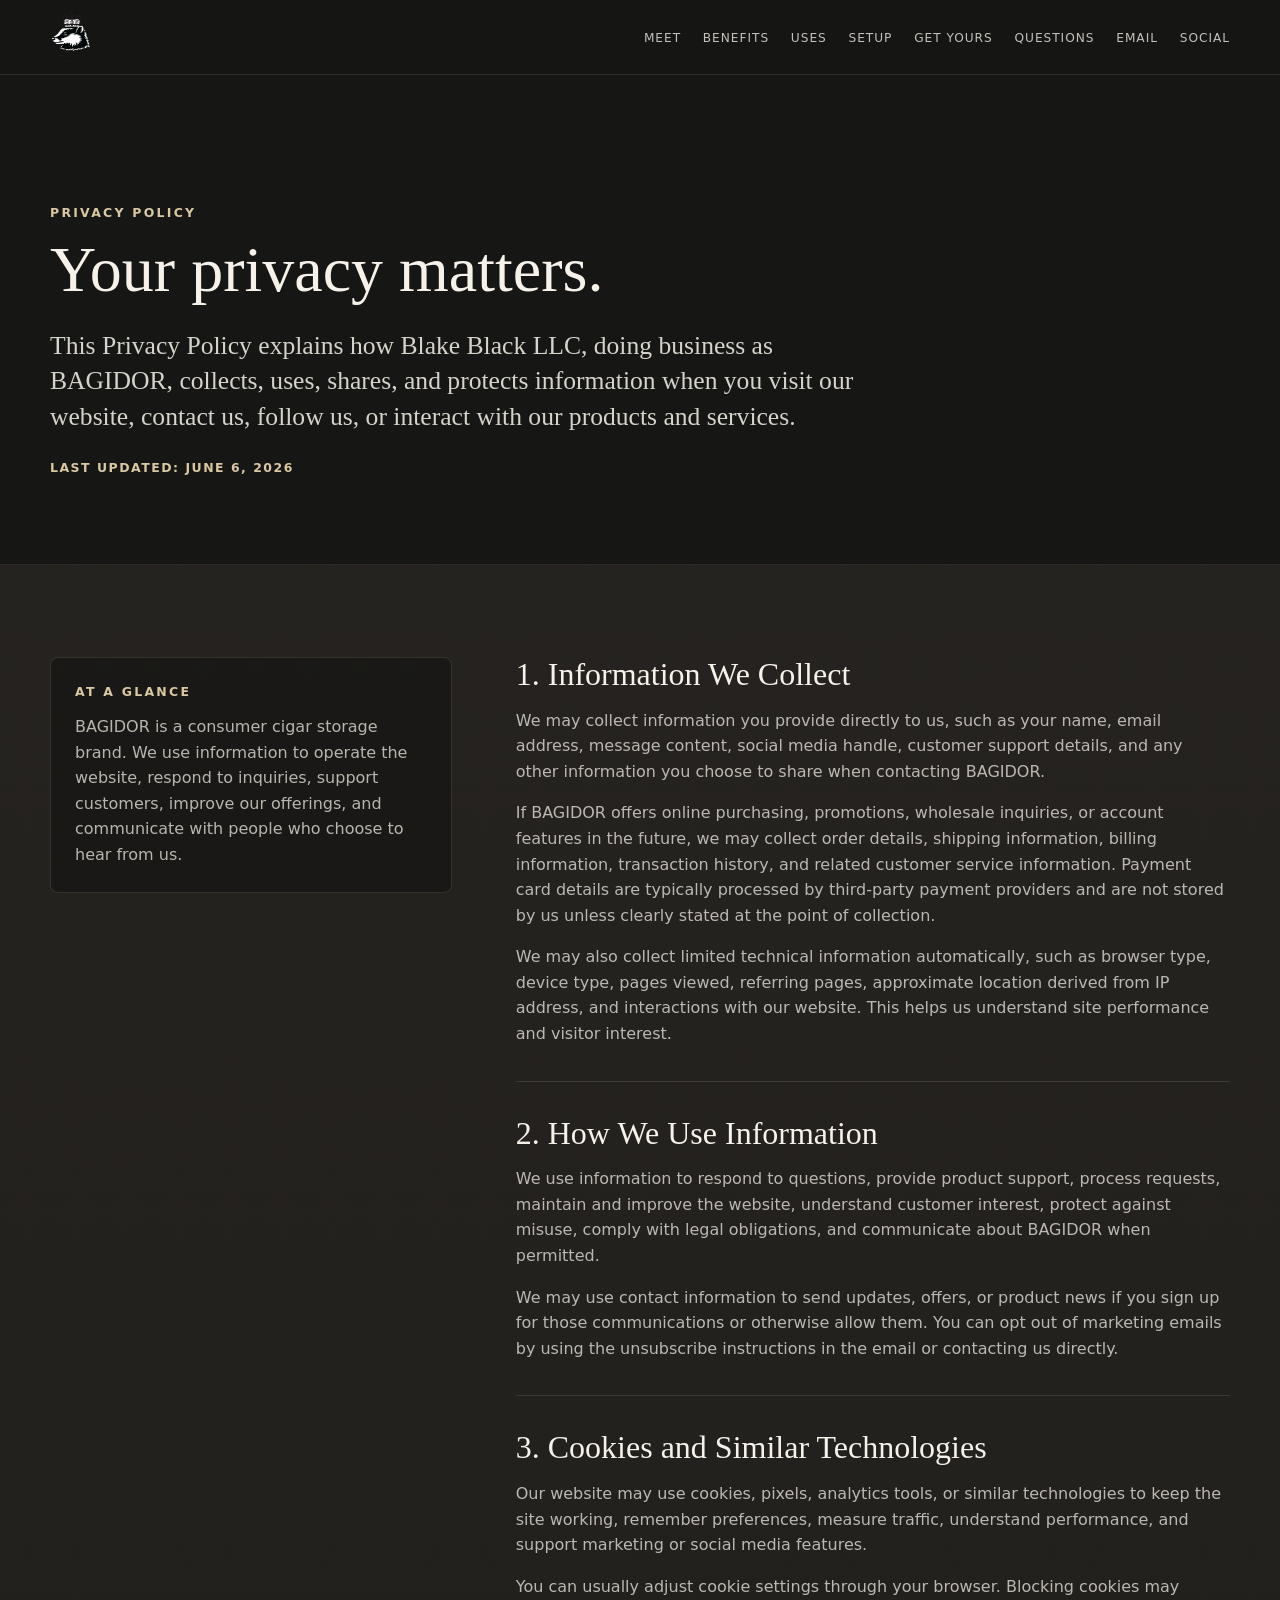
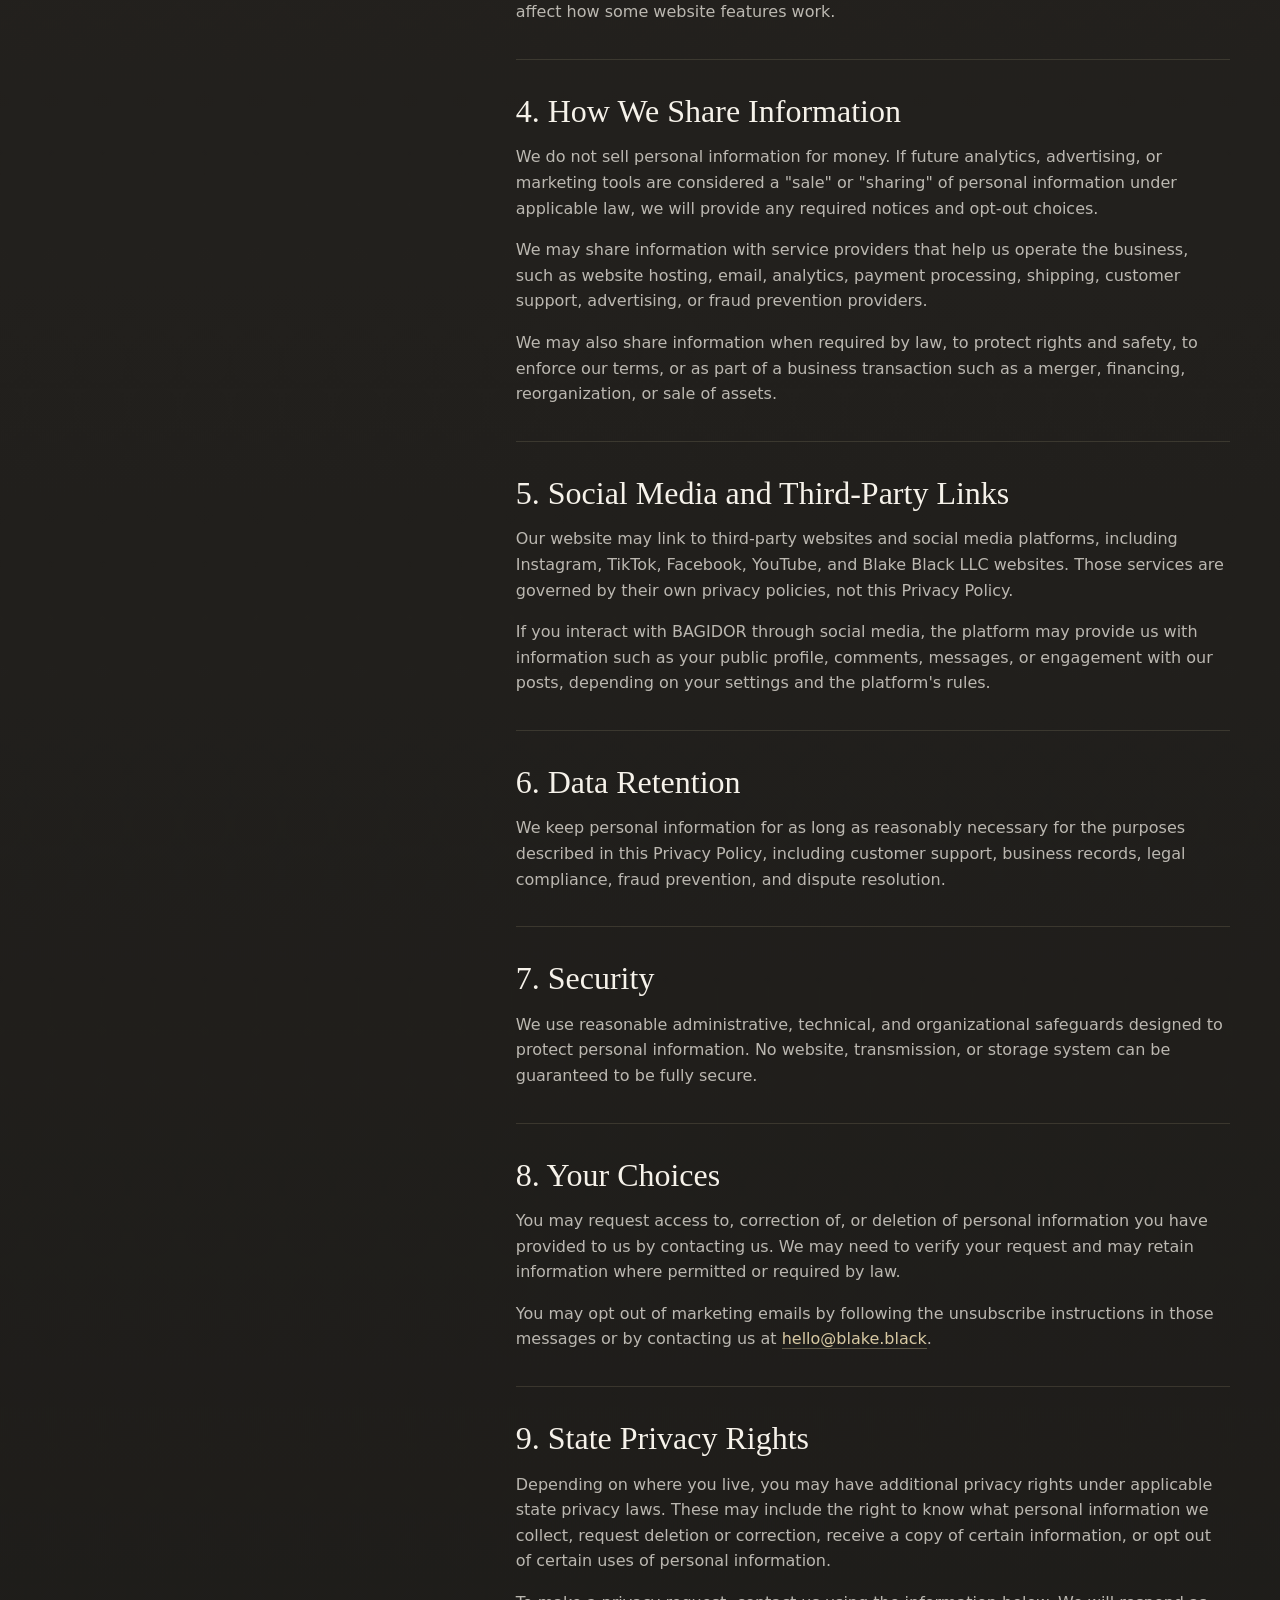
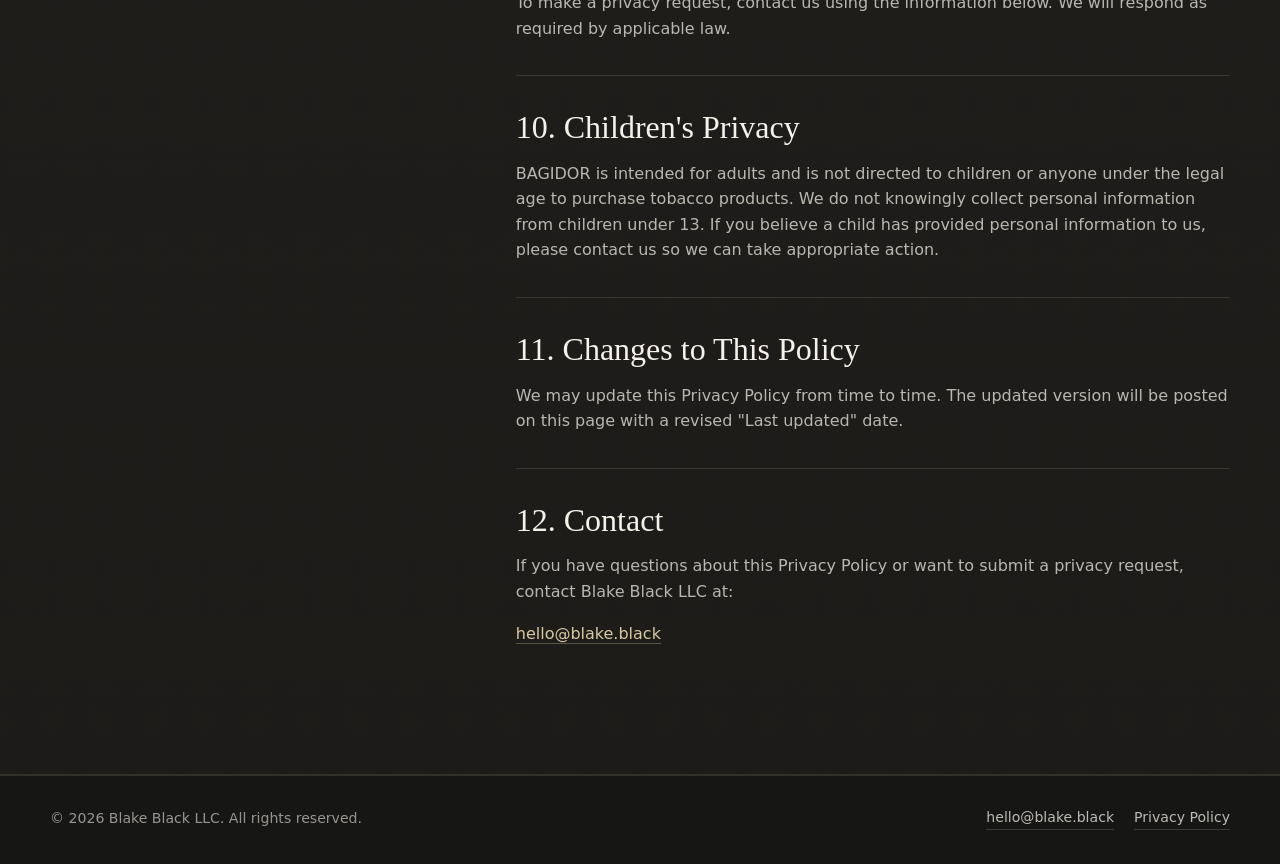
==== commit 1438dedf: "Use Anno Fumi image in header" ====
--- a/privacy.html
+++ b/privacy.html
@@ -25,7 +25,9 @@
 
     <header class="site-header" data-header>
       <nav class="nav-shell" aria-label="Primary navigation">
-        <a class="brand-mark" href="index.html#meet" aria-label="BAGIDOR home">BAGIDOR</a>
+        <a class="brand-mark" href="index.html#meet" aria-label="BAGIDOR home">
+          <img src="images/annofumi.png" alt="Anno Fumi" width="1146" height="1508">
+        </a>
         <button class="nav-toggle" type="button" aria-expanded="false" aria-controls="primary-nav" data-nav-toggle>
           <span class="nav-toggle-line"></span>
           <span class="nav-toggle-line"></span>
--- a/styles.css
+++ b/styles.css
@@ -96,12 +96,14 @@
 }
 
 .brand-mark {
-  color: var(--bone-white);
-  font-family: Georgia, "Times New Roman", serif;
-  font-size: 1.05rem;
-  font-weight: 700;
-  letter-spacing: 0.18em;
-  text-transform: uppercase;
+  display: inline-flex;
+  align-items: center;
+  flex: 0 0 auto;
+}
+
+.brand-mark img {
+  width: auto;
+  height: 56px;
 }
 
 .primary-nav {
@@ -416,19 +418,20 @@
   border-bottom: 1px solid rgba(216, 201, 163, 0.36);
 }
 
-.availability-logo-link {
-  width: min(100%, 340px);
+.availability-image-link {
+  width: min(100%, 220px);
   display: inline-block;
   border-bottom: 0;
 }
 
-.availability-logo-link img {
+.availability-image-link img {
   width: 100%;
   height: auto;
-}
-
-.availability-copy .availability-logo-link:hover,
-.availability-copy .availability-logo-link:focus-visible {
+  border-radius: var(--radius);
+}
+
+.availability-copy .availability-image-link:hover,
+.availability-copy .availability-image-link:focus-visible {
   border-bottom: 0;
 }
 
@@ -639,17 +642,6 @@
   border-bottom-color: var(--bone-white);
 }
 
-.footer-brand {
-  display: grid;
-  place-items: center;
-  padding: clamp(36px, 7vw, 76px) 0;
-}
-
-.footer-brand img {
-  width: clamp(96px, 16vw, 170px);
-  height: auto;
-}
-
 .site-footer {
   padding: 30px 0 34px;
   border-top: 1px solid rgba(216, 201, 163, 0.14);
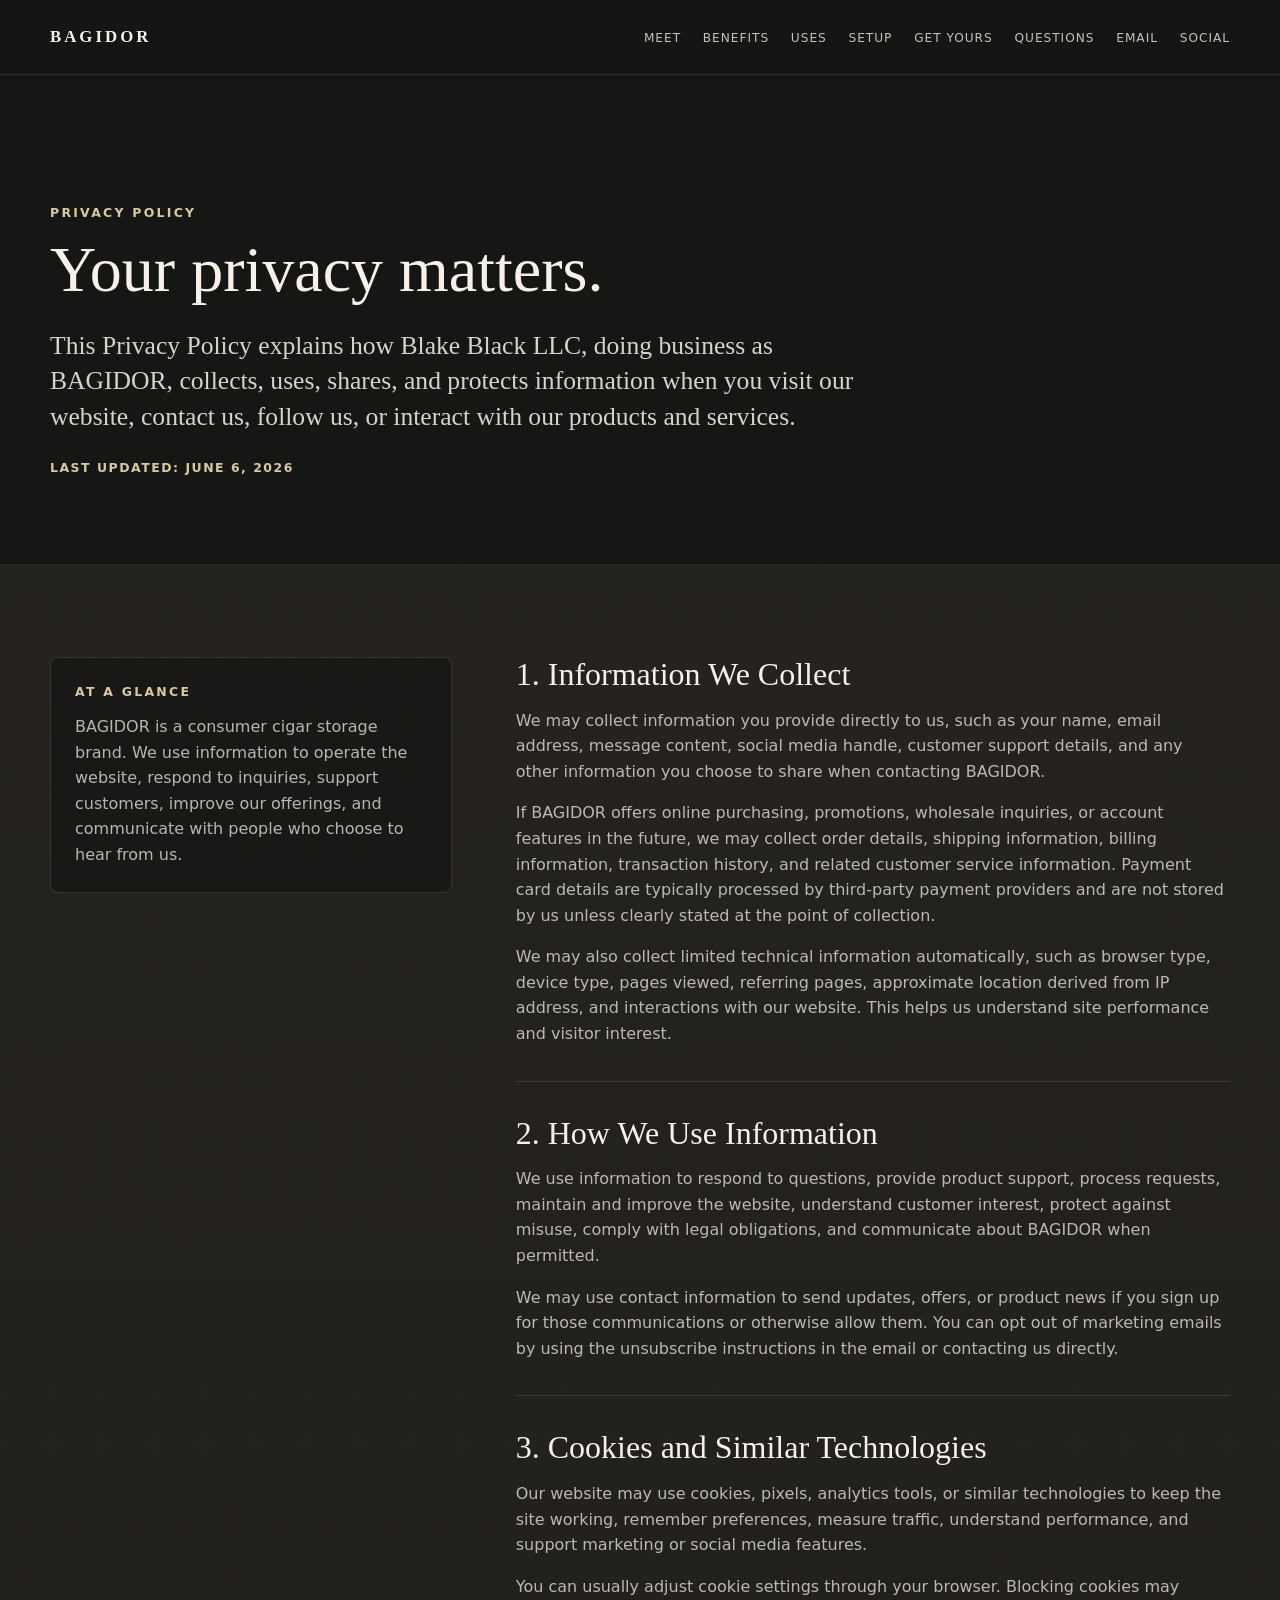
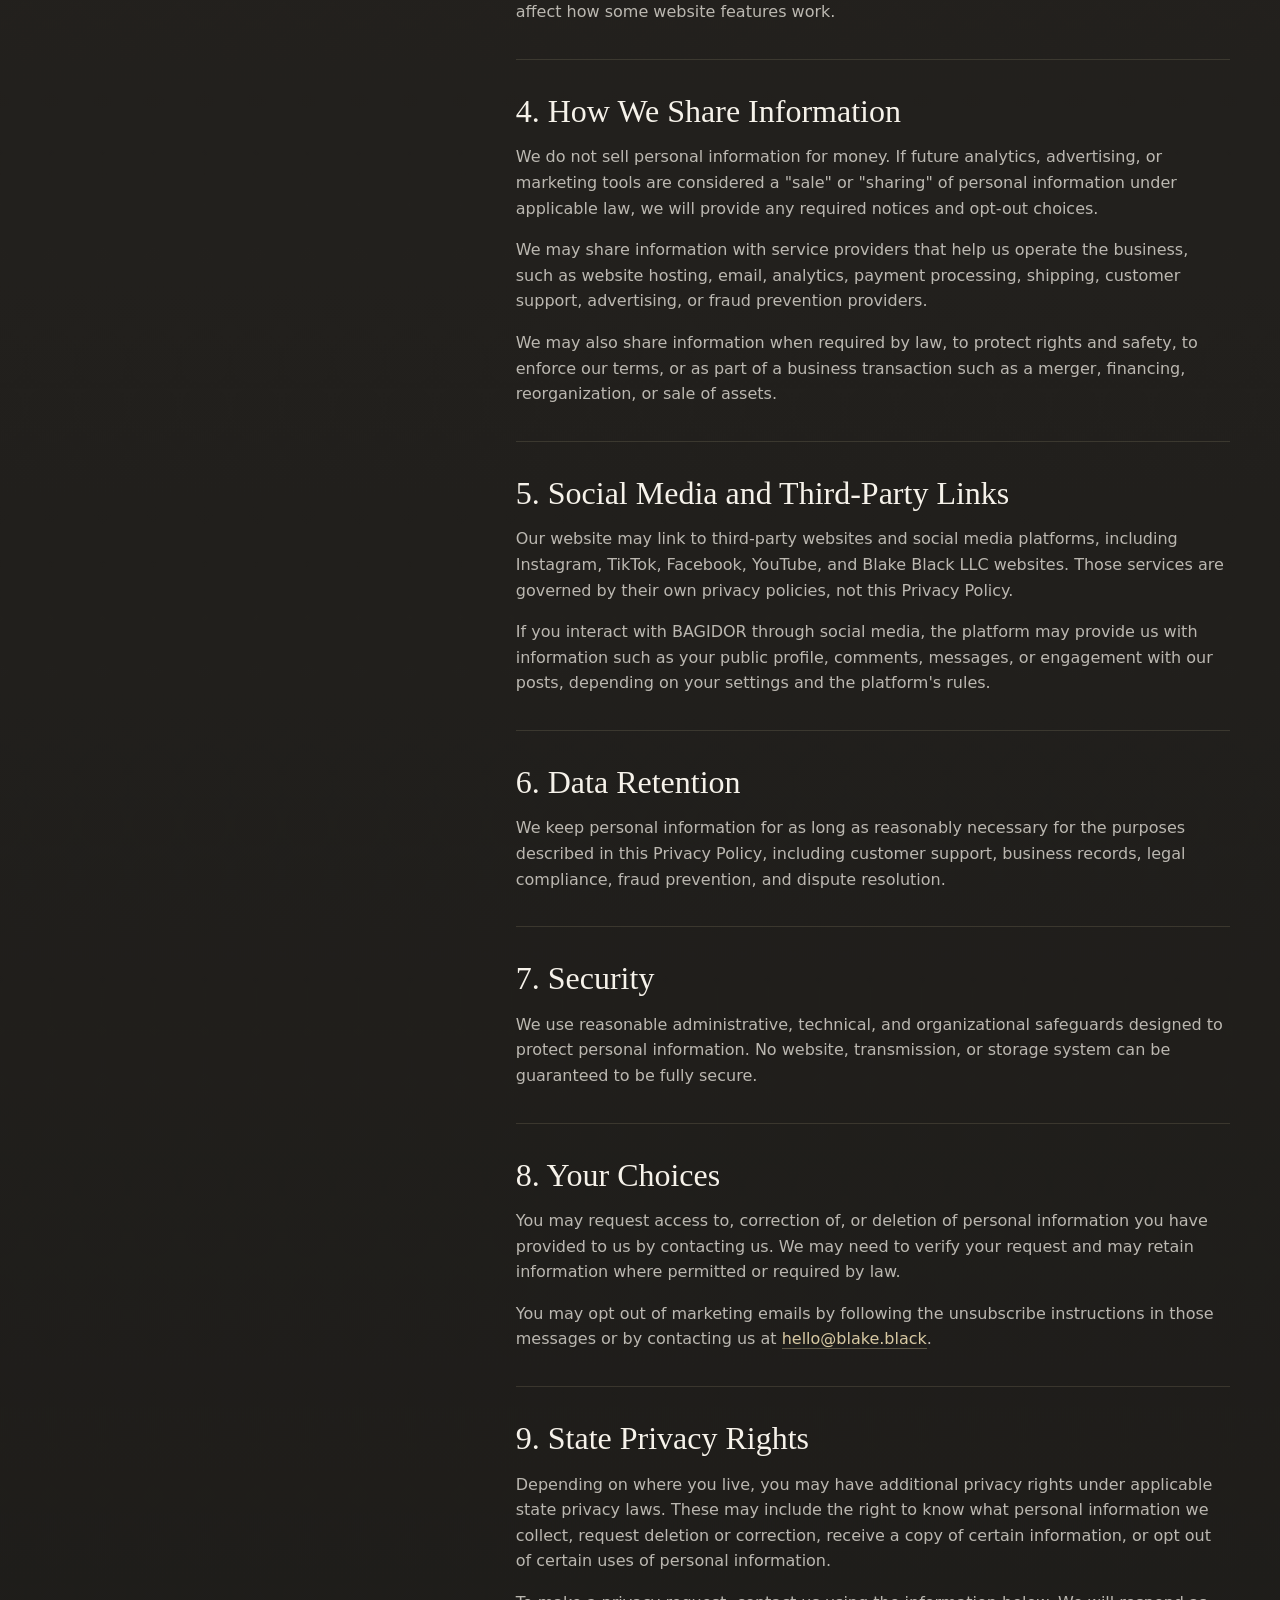
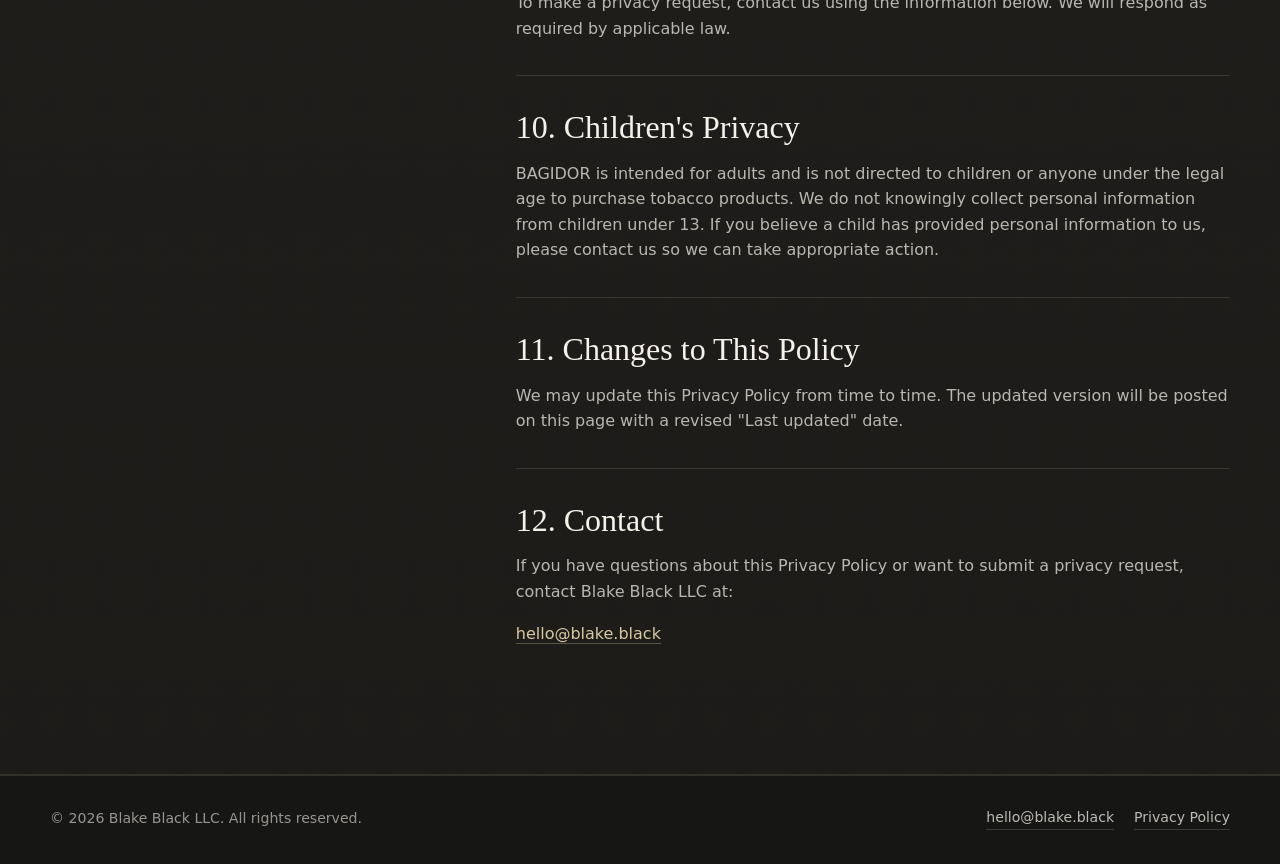
==== commit d5405482: "Revert "Use Anno Fumi image in header" This reverts commit 1438dedfd1afcfd8d3156f6e005d6cc0ea101dd0." ====
--- a/privacy.html
+++ b/privacy.html
@@ -25,9 +25,7 @@
 
     <header class="site-header" data-header>
       <nav class="nav-shell" aria-label="Primary navigation">
-        <a class="brand-mark" href="index.html#meet" aria-label="BAGIDOR home">
-          <img src="images/annofumi.png" alt="Anno Fumi" width="1146" height="1508">
-        </a>
+        <a class="brand-mark" href="index.html#meet" aria-label="BAGIDOR home">BAGIDOR</a>
         <button class="nav-toggle" type="button" aria-expanded="false" aria-controls="primary-nav" data-nav-toggle>
           <span class="nav-toggle-line"></span>
           <span class="nav-toggle-line"></span>
--- a/styles.css
+++ b/styles.css
@@ -96,14 +96,12 @@
 }
 
 .brand-mark {
-  display: inline-flex;
-  align-items: center;
-  flex: 0 0 auto;
-}
-
-.brand-mark img {
-  width: auto;
-  height: 56px;
+  color: var(--bone-white);
+  font-family: Georgia, "Times New Roman", serif;
+  font-size: 1.05rem;
+  font-weight: 700;
+  letter-spacing: 0.18em;
+  text-transform: uppercase;
 }
 
 .primary-nav {
